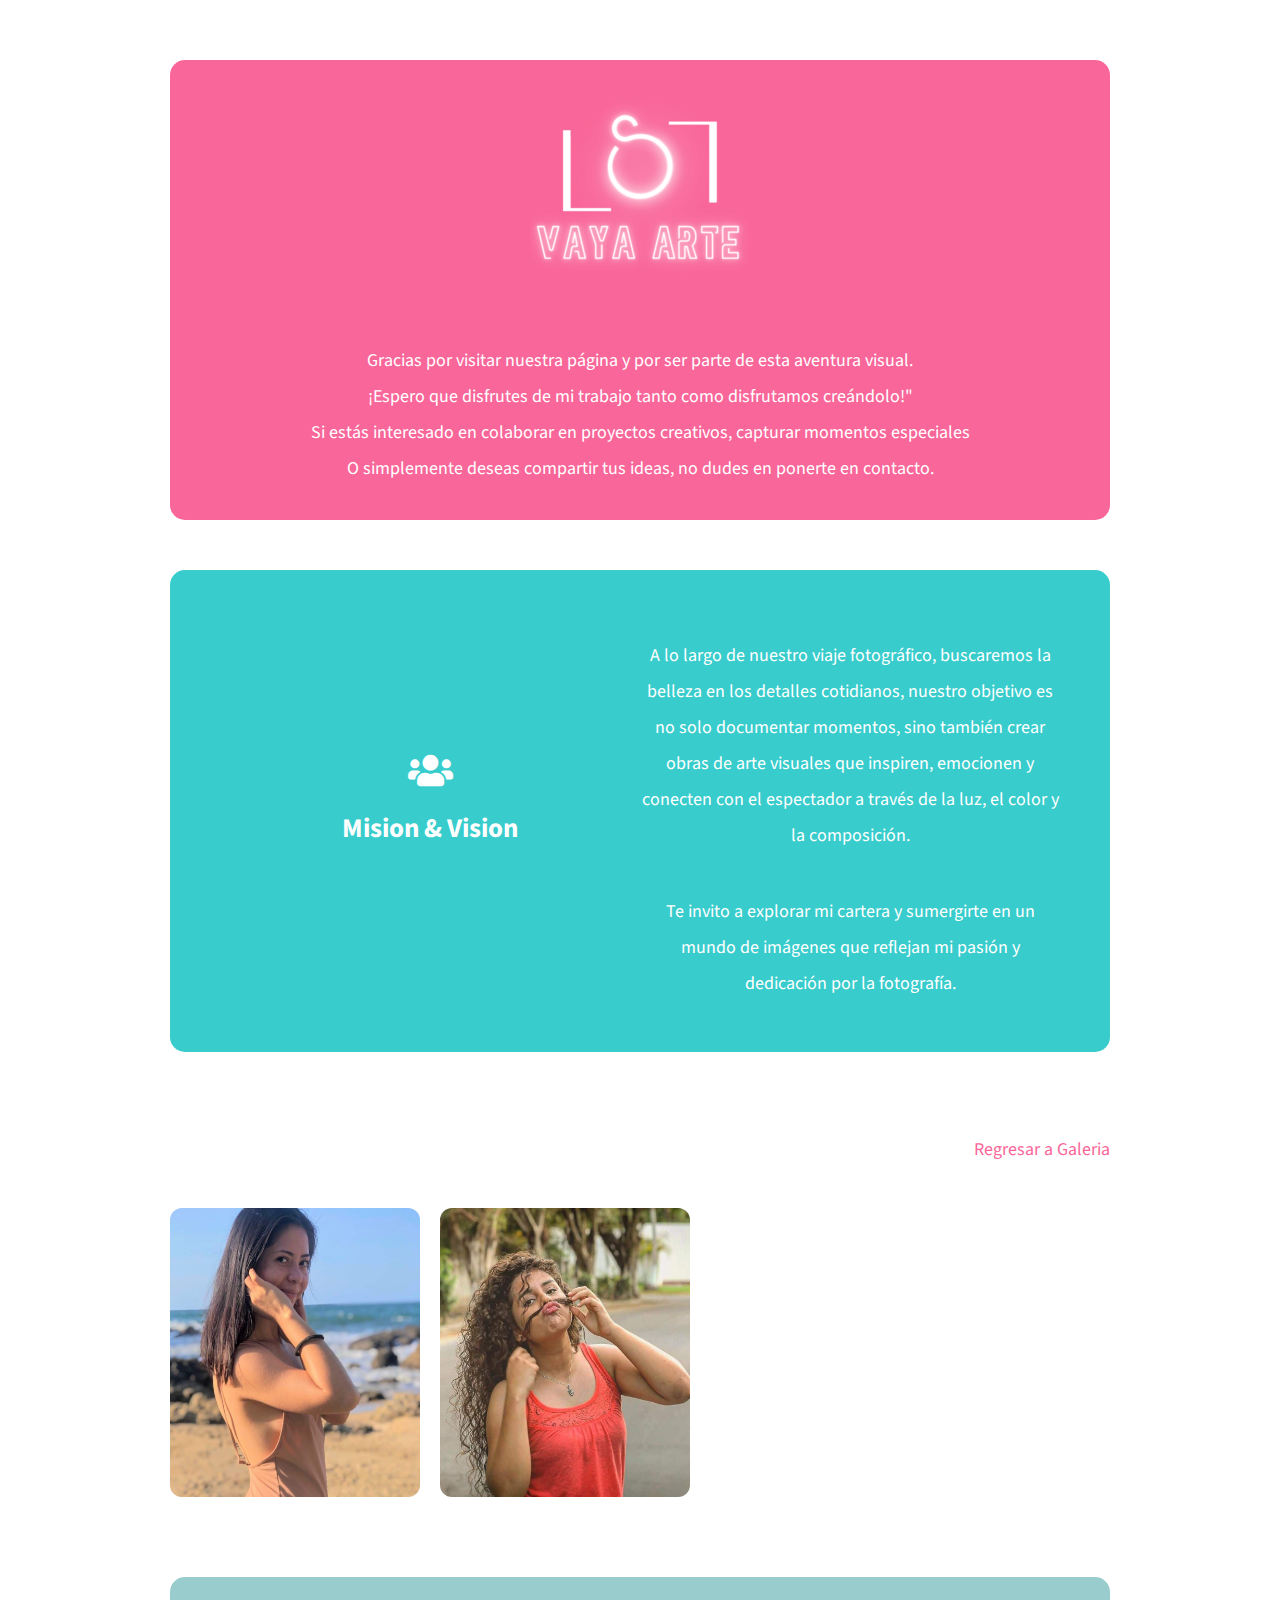
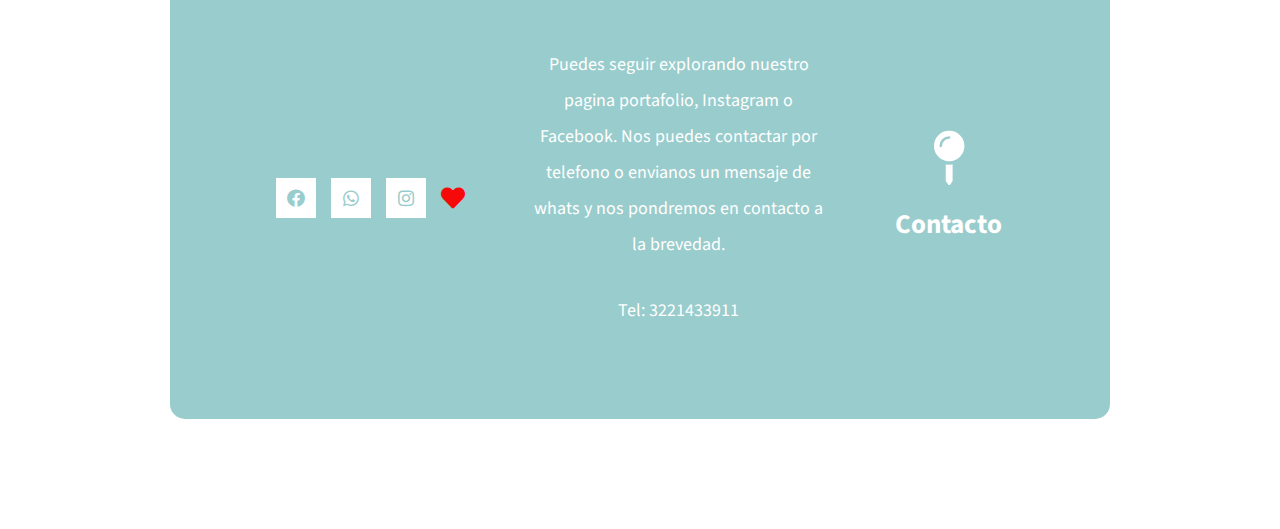
==== about.html @ 7211fda9 "Add files via upload" ====
<!DOCTYPE html>
<html lang="es">
<head>
	<meta charset="UTF-8">
	<meta name="viewport" content="width=device-width, initial-scale=1.0">
	<title>Fotografia &mdash; Video</title>
	<link rel="stylesheet" href="fontawesome-nano/css/all.min.css"> <!-- https://fontawesome.com/ -->
	<link href="https://fonts.googleapis.com/css2?family=Source+Sans+Pro&display=swap" rel="stylesheet"> <!-- https://fonts.google.com/ -->
	<link href="css-nano/magnific-popup.min.css" rel="stylesheet">
    <link href="css-nano/tooplate-style.css" rel="stylesheet">
<!--

Tooplate 2122 Nano Folio

https://www.tooplate.com/view/2122-nano-folio

-->
</head>
<body>
	<div class="tm-container-fluid">
		<section class=" tm-about-header tm-flex-center tm-mb-50 tm-bgcolor-1 tm-border-rounded">
			<img class="logo"  src="img-nano/logo.png">
			<p class="gracias">Gracias por visitar nuestra página y por ser parte de esta aventura visual.<br>¡Espero que disfrutes de mi trabajo tanto como disfrutamos creándolo!" <br>Si estás interesado en colaborar en proyectos creativos, capturar momentos especiales <br>O simplemente deseas compartir tus ideas, no dudes en ponerte en contacto.</p>
		</section>

		<section class="tm-about tm-mb-80 tm-p-50 tm-bgcolor-2 tm-border-rounded">
			<div class="tm-about-header tm-flex-center">
				<i class="fas fa-users fa-2x"></i>
				<h2>Mision & Vision</h2>
			</div>
			<div class="tm-about-text">
				<p class="tm-mb-40">A lo largo de nuestro viaje fotográfico, buscaremos la belleza en los detalles cotidianos, nuestro objetivo es no solo documentar momentos, sino también crear obras de arte visuales que inspiren, emocionen y conecten con el espectador a través de la luz, el color y la composición.</p>
				<p class="tm-mb-0">Te invito a explorar mi cartera y sumergirte en un mundo de imágenes que reflejan mi pasión y dedicación por la fotografía.</p>
			</div>
		</section>

		<div class="tm-gallery-section tm-mb-80">
			<ul class="filters-button-group tm-mb-40">
				
				<li><a href="index.html" class="active" data-filter="*">Regresar a Galeria</a></li>
			</ul>
			<div class="tm-gallery">				
				<div class="tm-gallery-item city portraits">
		            <a href="img-nano/Yessi.jpg">
		            	<img src="img-nano/Yessi.jpg" alt="City Scape" class="img-fluid" />
		            </a>
		        </div>
				<div class="tm-gallery-item portraits">
		            <a href="img-nano/Avril.jpg">
		            	<img src="img-nano/Avril.jpg" alt="Beautiful Lady" class="img-fluid" />
		            </a>
		        </div>
				<!--div class="tm-gallery-item city">
		            <a href="img-nano/img-03.jpg">
		            	<img src="img-nano/tn-img-03.jpg" alt="City over cloud" class="img-fluid" />
		            </a>
		        </div>
		        <div class="tm-gallery-item nature">
		            <a href="img-nano/img-04.jpg">
		            	<img src="img-nano/tn-img-04.jpg" alt="Autumn Forest" class="img-fluid" />
		            </a>
		        </div>
				<div class="tm-gallery-item city">
		            <a href="img-nano/img-05.jpg">
		            	<img src="img-nano/tn-img-05.jpg" alt="Skyscrapers Reflected" class="img-fluid" />
		            </a>
		        </div>
				<div class="tm-gallery-item city">
		            <a href="img-nano/img-06.jpg">
		            	<img src="img-nano/tn-img-06.jpg" alt="City Night" class="img-fluid" />
		            </a>
		        </div>
		        <div class="tm-gallery-item nature portraits">
		            <a href="img-nano/img-07.jpg">
		            	<img src="img-nano/tn-img-07.jpg" alt="Gallery item" class="img-fluid" />
		            </a>
		        </div>
				<div class="tm-gallery-item nature">
		            <a href="img-nano/img-08.jpg">
		            	<img src="img-nano/tn-img-08.jpg" alt="Gallery item" class="img-fluid" />
		            </a>
		        </div>
				<div class="tm-gallery-item nature">
		            <a href="img-nano/img-09.jpg">
		            	<img src="img-nano/tn-img-09.jpg" alt="Gallery item" class="img-fluid" />
		            </a>
		        </div>
		        <div class="tm-gallery-item nature portraits">
		            <a href="img-nano/img-10.jpg">
		            	<img src="img-nano/tn-img-10.jpg" alt="Gallery item" class="img-fluid" />
		            </a>
		        </div>
				<div class="tm-gallery-item nature">
		            <a href="img-nano/img-11.jpg">
		            	<img src="img-nano/tn-img-11.jpg" alt="Gallery item" class="img-fluid" />
		            </a>
		        </div>
				<div class="tm-gallery-item portraits">
		            <a href="img-nano/img-12.jpg">
		            	<img src="img-nano/tn-img-12.jpg" alt="Gallery item" class="img-fluid" />
		            </a>
		        </div-->
			</div>			
		</div>

		<section class="tm-contact tm-mb-50 tm-bgcolor-3 tm-border-rounded">
			<div class="tm-contact-header tm-flex-center">
				<i class="fas fa-map-pin fa-3x"></i>
				<h2>Contacto</h2>
			</div>
			<div class="tm-contact-info">
				<address class="tm-mb-30">
					Puedes seguir explorando nuestro pagina portafolio, Instagram  o Facebook. Nos puedes contactar por telefono o envianos un mensaje de whats y nos pondremos en contacto a la brevedad.
				</address>
				<div class="tm-text-white tm-mb-40">Tel: <a href="tel:3221433911" class="tm-link-white">3221433911</a></div>
				
			</div>    
			<div class="tm-flex">
				<a href="https://facebook.com" class="tm-social-link"><i class="fab fa-facebook"></i></a>
					<a href="https://wa.me/+523221433911" class="tm-social-link"><i class="fab fa-whatsapp"></i></a>
					<a href="https://www.instagram.com/fotovaya.arte/?next=%2F&hl=en" class="tm-social-link"><i class="fab fa-instagram"></i></a>
					<i class="fa fa-heart fa-lg" style="color: #f60909; "></i>   
			</div>
		</section>
		
	</div>

	<script src="js-nano/jquery.min.js"></script>
	<script src="js-nano/imagesloaded.pkgd.min.js"></script>
	<script src="js-nano/isotope.pkgd.min.js"></script>
	<script src="js-nano/jquery.magnific-popup.min.js"></script>
	<script>
		$(function(){
		  	// Init the image gallery
		  	var $gallery = $(".tm-gallery").isotope({
		    	itemSelector: ".tm-gallery-item",
		    	layoutMode: "fitRows"
		  	});
		  
		  	// Layout Isotope after each image loads
		  	$gallery.imagesLoaded().progress(function() {
		    	$gallery.isotope("layout");
		  	});

		  	$(".filters-button-group").on("click", "a", function(e) {
		  		e.preventDefault();
			    var filterValue = $(this).attr("data-filter");
			    $gallery.isotope({ filter: filterValue });
			    $('.filters-button-group a').removeClass('active');
			    $(this).addClass('active');
			});

		  	// Magnific Pop up
		  	$('.tm-gallery').magnificPopup({
		  		delegate: 'a',
			  	type: 'image',
				  gallery: { enabled: true }
			});
		});
	</script>
</body>
</html>
---- css-nano/tooplate-style.css ----
/*

Tooplate 2122 Nano Folio

https://www.tooplate.com/view/2122-nano-folio

*/

html { overflow-x: hidden; }

body {
    margin: 0;
    padding: 0;
    font-family: 'Source Sans Pro', sans-serif;
    font-size: 18px;
    line-height: 2em;
    overflow-x: hidden;
}


p {
    text-align: center;
}

.gracias {
    padding: 15px 15px;
}

a {
    text-decoration: none;
    transition: all 0.3s ease;
    color: #38CCCC;
}

a:hover { color: #30ADAD; }

.tm-about-text a { color: #9F6; }

h1, h2, p, i, address, .tm-text-white { color: white; }

.tm-link-gray { color: #999999; }
.tm-link-white { color: white; }

.tm-container-fluid {
    width: 100%;
    max-width: 970px;
    box-sizing: border-box;
    margin: 0 auto;
    padding: 60px 15px;
}

.tm-site-header { height: 470px; }

.tm-flex-center {
    display: flex;
    flex-direction: column;
    align-items: center;
    justify-content: center;
}

.tm-about,
.tm-contact {
    display: flex;
    justify-content: center;
}

.tm-contact { flex-direction: row-reverse; }
.tm-about > div { flex: 1 1; }

.tm-contact-form-container,
.tm-contact-info {
    width: 40%;
}

.tm-contact-info { text-align: center;  padding-top: 20px; }
.tm-contact-header { width: 20%; }

.tm-contact-header {
    padding-left: 50px;
    padding-right: 50px;
}

.tm-contact { padding: 50px 20px; }

.tm-contact > div {
    padding-left: 34px;
    padding-right: 34px;
    box-sizing: border-box;
}

input,
textarea,
button {
    display: block;
}

input,
textarea {
    font-family: 'Source Sans Pro', sans-serif;
    font-size: 1rem;
    background: transparent;
    border: 0;
    border-bottom: 1px solid white;
    color: white;
    padding: 15px 0;
    margin-top: 5px;
    margin-bottom: 5px;
    width: 100%;
}

::-webkit-input-placeholder { color: white; } /* Edge */
:-ms-input-placeholder { color: white; } /* Internet Explorer 10-11 */
::placeholder { color: white; }
.tm-right { margin-right: 0; margin-left: auto; }

.tm-btn-submit {
    background: none;
    color: white;
    font-size: 1rem;
    border: 0;
    cursor: pointer;
    transition: all 0.3s ease;
}

.tm-btn-submit:hover { color: #000000; }

.tm-social-link {
    width: 40px;
    height: 40px;
    margin-right: 15px;
    background-color: white;
    display: flex;
    align-items: center;
    justify-content: center;
}

.tm-social-link i {
    color: #99CCCC;
    transition: all 0.3s ease;
}

.tm-social-link:hover i.fa-facebook { color: #3b5998; }
.tm-social-link:hover i.fa-twitter { color: #00acee; }
.tm-social-link:hover i.fa-instagram { color: #3f729b; }
.tm-flex { display: flex; align-items: center; }
address { font-style: normal; }

.filters-button-group {
    text-align: right;
    padding: 0;
    margin: 0; 
}

.filters-button-group li {
    display: inline-block;
    list-style: none;
    margin-left: 40px;
}

.filters-button-group li a.active { color: #F96699; }
.tm-gallery { margin: -10px; }

.tm-gallery-item {
    border-radius: 12px;
    margin: 10px;
    overflow: hidden;
    
}

.tm-gallery-item a {
    display: block;
    line-height: 0;
    
}

.tm-gallery-item img {
    width: 250px;
    height: 289px;
       
}

@media (max-width: 940px) {
    .filters-button-group { text-align: left; }
}

@media (max-width: 680px) {
    .tm-contact { flex-direction: column; }
    
    .tm-contact-form-container,
    .tm-contact-info,
    .tm-contact-header {
        width: 100%;
    }

    .tm-contact-form-container { margin-bottom: 20px; }
    .tm-contact-info { margin-bottom: 30px; }
}

@media (max-width: 545px) {
    .tm-about { flex-direction: column; }
}

@media (max-width: 489px) {
    .tm-gallery-item {
        width: 48%;
        margin: 1%;
        height: auto;
    }
    
    .tm-gallery-item img {
        width: 100%;
        height: auto;
    }
}

.tm-p-50 { padding: 50px; }
.tm-mb-0 { margin-bottom: 0; }
.tm-mb-30 { margin-bottom: 30px }
.tm-mb-40 { margin-bottom: 40px; }
.tm-mb-50 { margin-bottom: 50px; }
.tm-mb-80 { margin-bottom: 80px; }
.tm-bgcolor-1 { background-color: #F96699; }
.tm-bgcolor-2 { background-color: #38CCCC; }
.tm-bgcolor-3 { background-color: #99CCCC; }
.tm-border-rounded { border-radius: 15px; }
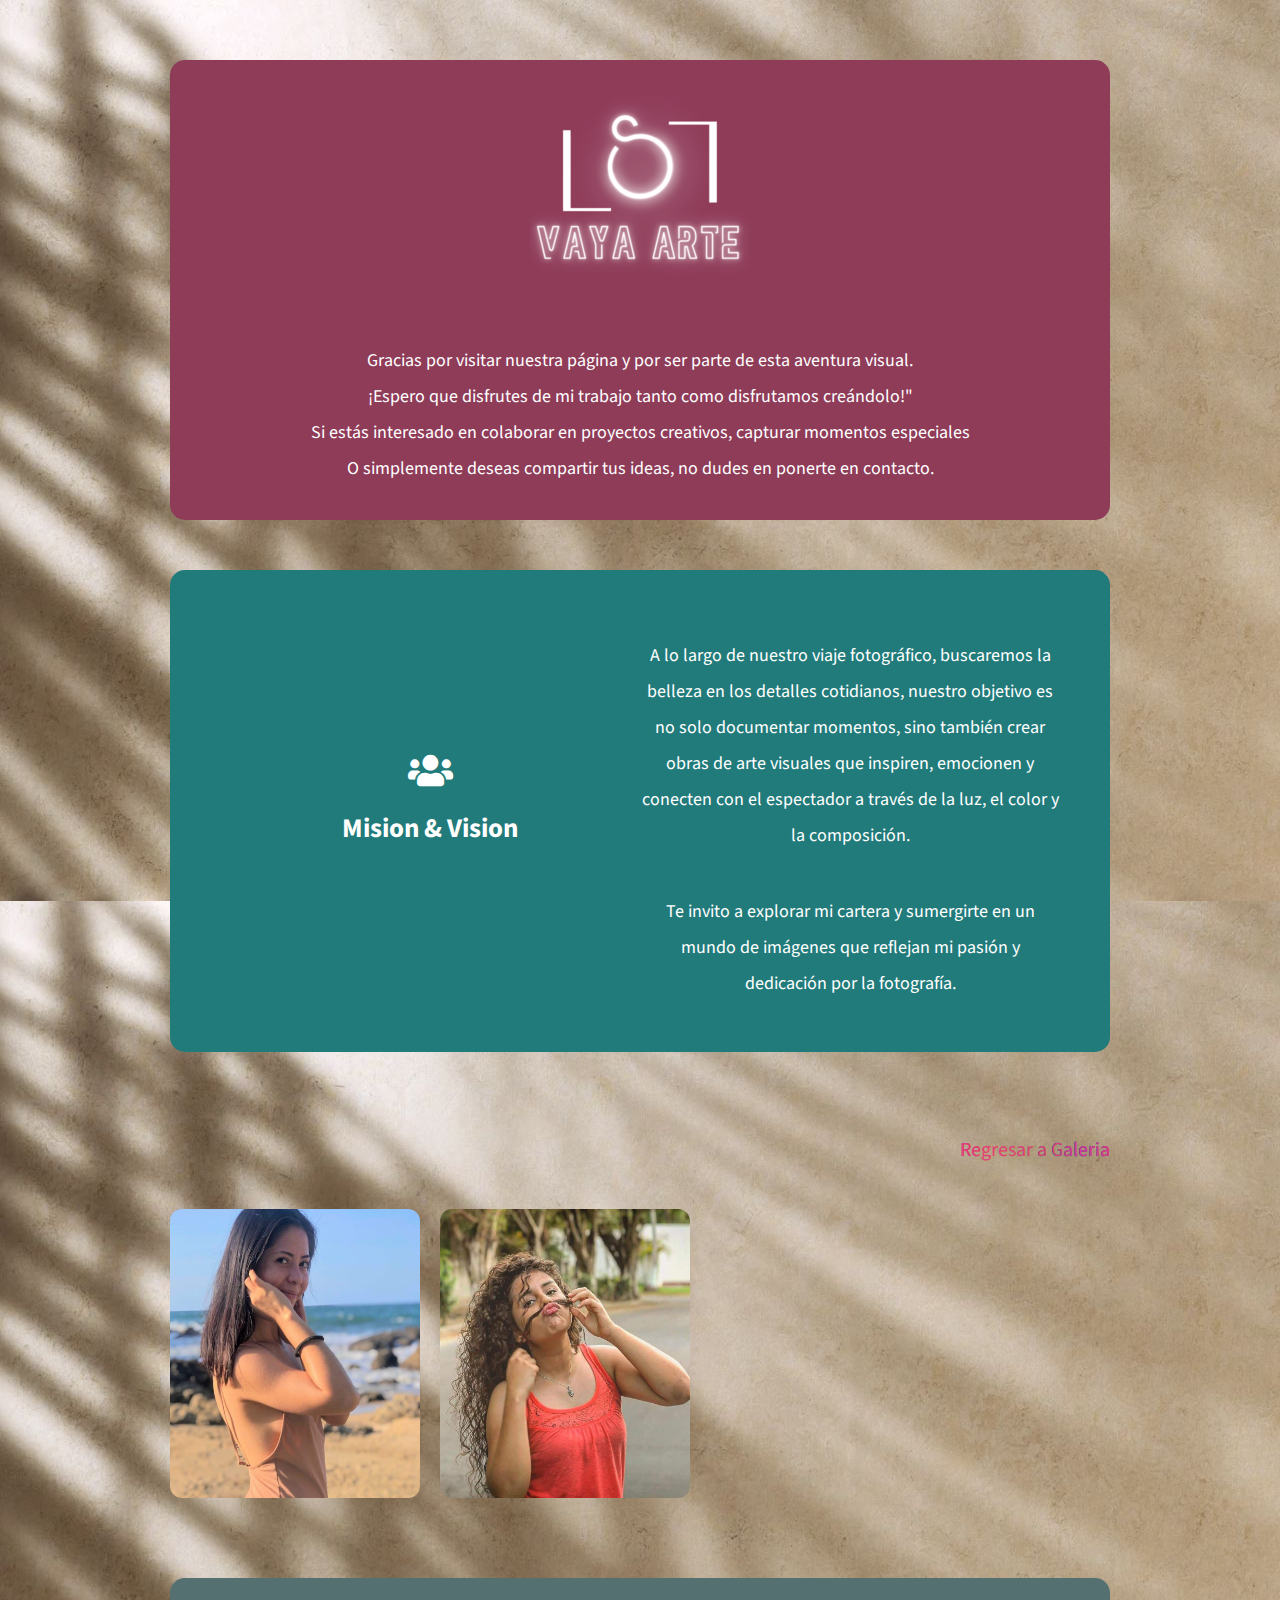
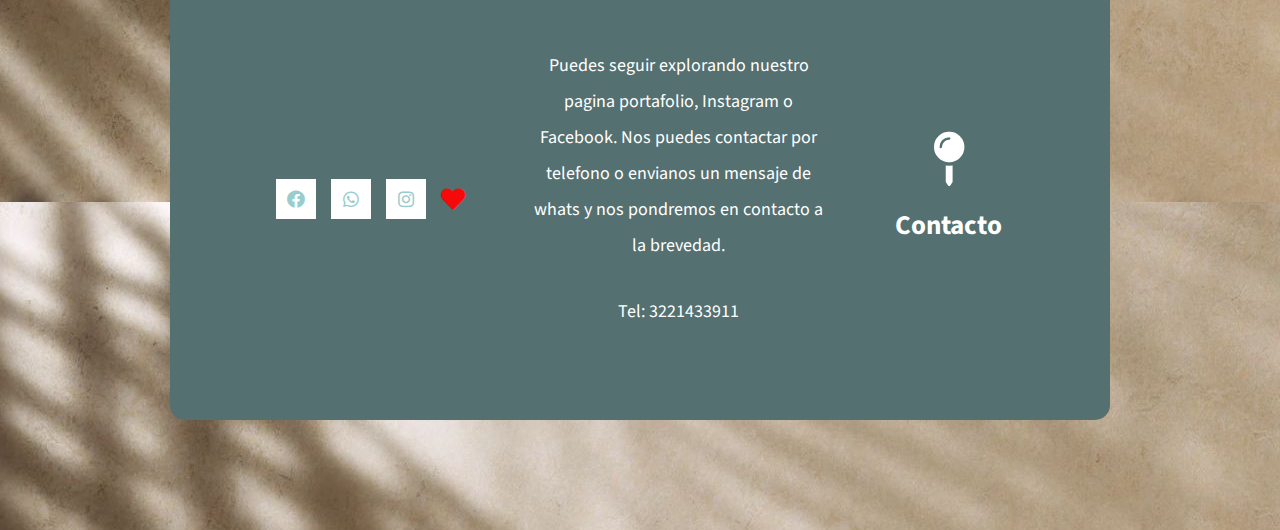
==== commit 93519dee: "change color" ====
--- a/about.html
+++ b/about.html
@@ -9,12 +9,14 @@
 	<link href="css-nano/magnific-popup.min.css" rel="stylesheet">
     <link href="css-nano/tooplate-style.css" rel="stylesheet">
 <!--
-
 Tooplate 2122 Nano Folio
-
 https://www.tooplate.com/view/2122-nano-folio
-
 -->
+<style>
+    body {
+      background-image: url("images/test.jpg");
+    }
+    </style>
 </head>
 <body>
 	<div class="tm-container-fluid">
@@ -37,7 +39,7 @@
 		<div class="tm-gallery-section tm-mb-80">
 			<ul class="filters-button-group tm-mb-40">
 				
-				<li><a href="index.html" class="active" data-filter="*">Regresar a Galeria</a></li>
+				<li><a href="index.html" class="active">Regresar a Galeria</a></li>
 			</ul>
 			<div class="tm-gallery">				
 				<div class="tm-gallery-item city portraits">
--- a/css-nano/tooplate-style.css
+++ b/css-nano/tooplate-style.css
@@ -88,41 +88,10 @@
     box-sizing: border-box;
 }
 
-input,
-textarea,
-button {
-    display: block;
-}
-
-input,
-textarea {
-    font-family: 'Source Sans Pro', sans-serif;
-    font-size: 1rem;
-    background: transparent;
-    border: 0;
-    border-bottom: 1px solid white;
-    color: white;
-    padding: 15px 0;
-    margin-top: 5px;
-    margin-bottom: 5px;
-    width: 100%;
-}
-
 ::-webkit-input-placeholder { color: white; } /* Edge */
 :-ms-input-placeholder { color: white; } /* Internet Explorer 10-11 */
 ::placeholder { color: white; }
 .tm-right { margin-right: 0; margin-left: auto; }
-
-.tm-btn-submit {
-    background: none;
-    color: white;
-    font-size: 1rem;
-    border: 0;
-    cursor: pointer;
-    transition: all 0.3s ease;
-}
-
-.tm-btn-submit:hover { color: #000000; }
 
 .tm-social-link {
     width: 40px;
@@ -153,11 +122,24 @@
 
 .filters-button-group li {
     display: inline-block;
-    list-style: none;
+   
     margin-left: 40px;
 }
 
-.filters-button-group li a.active { color: #F96699; }
+.filters-button-group li a {  
+    text-align: center;
+    font-size: 20px;
+    color:rgb(218, 62, 135);
+  background: linear-gradient(90deg, red, orange, rgb(174, 174, 3), green, blue, purple);
+  background-clip: text;
+  -webkit-background-clip: text;}
+
+.filters-button-group li a:hover {
+    color: transparent;
+    transition: 500ms ease;
+
+}
+
 .tm-gallery { margin: -10px; }
 
 .tm-gallery-item {
@@ -219,7 +201,7 @@
 .tm-mb-40 { margin-bottom: 40px; }
 .tm-mb-50 { margin-bottom: 50px; }
 .tm-mb-80 { margin-bottom: 80px; }
-.tm-bgcolor-1 { background-color: #F96699; }
-.tm-bgcolor-2 { background-color: #38CCCC; }
-.tm-bgcolor-3 { background-color: #99CCCC; }
+.tm-bgcolor-1 { background-color: #8f3c59; }
+.tm-bgcolor-2 { background-color: #227b7b; }
+.tm-bgcolor-3 { background-color: #547070; }
 .tm-border-rounded { border-radius: 15px; }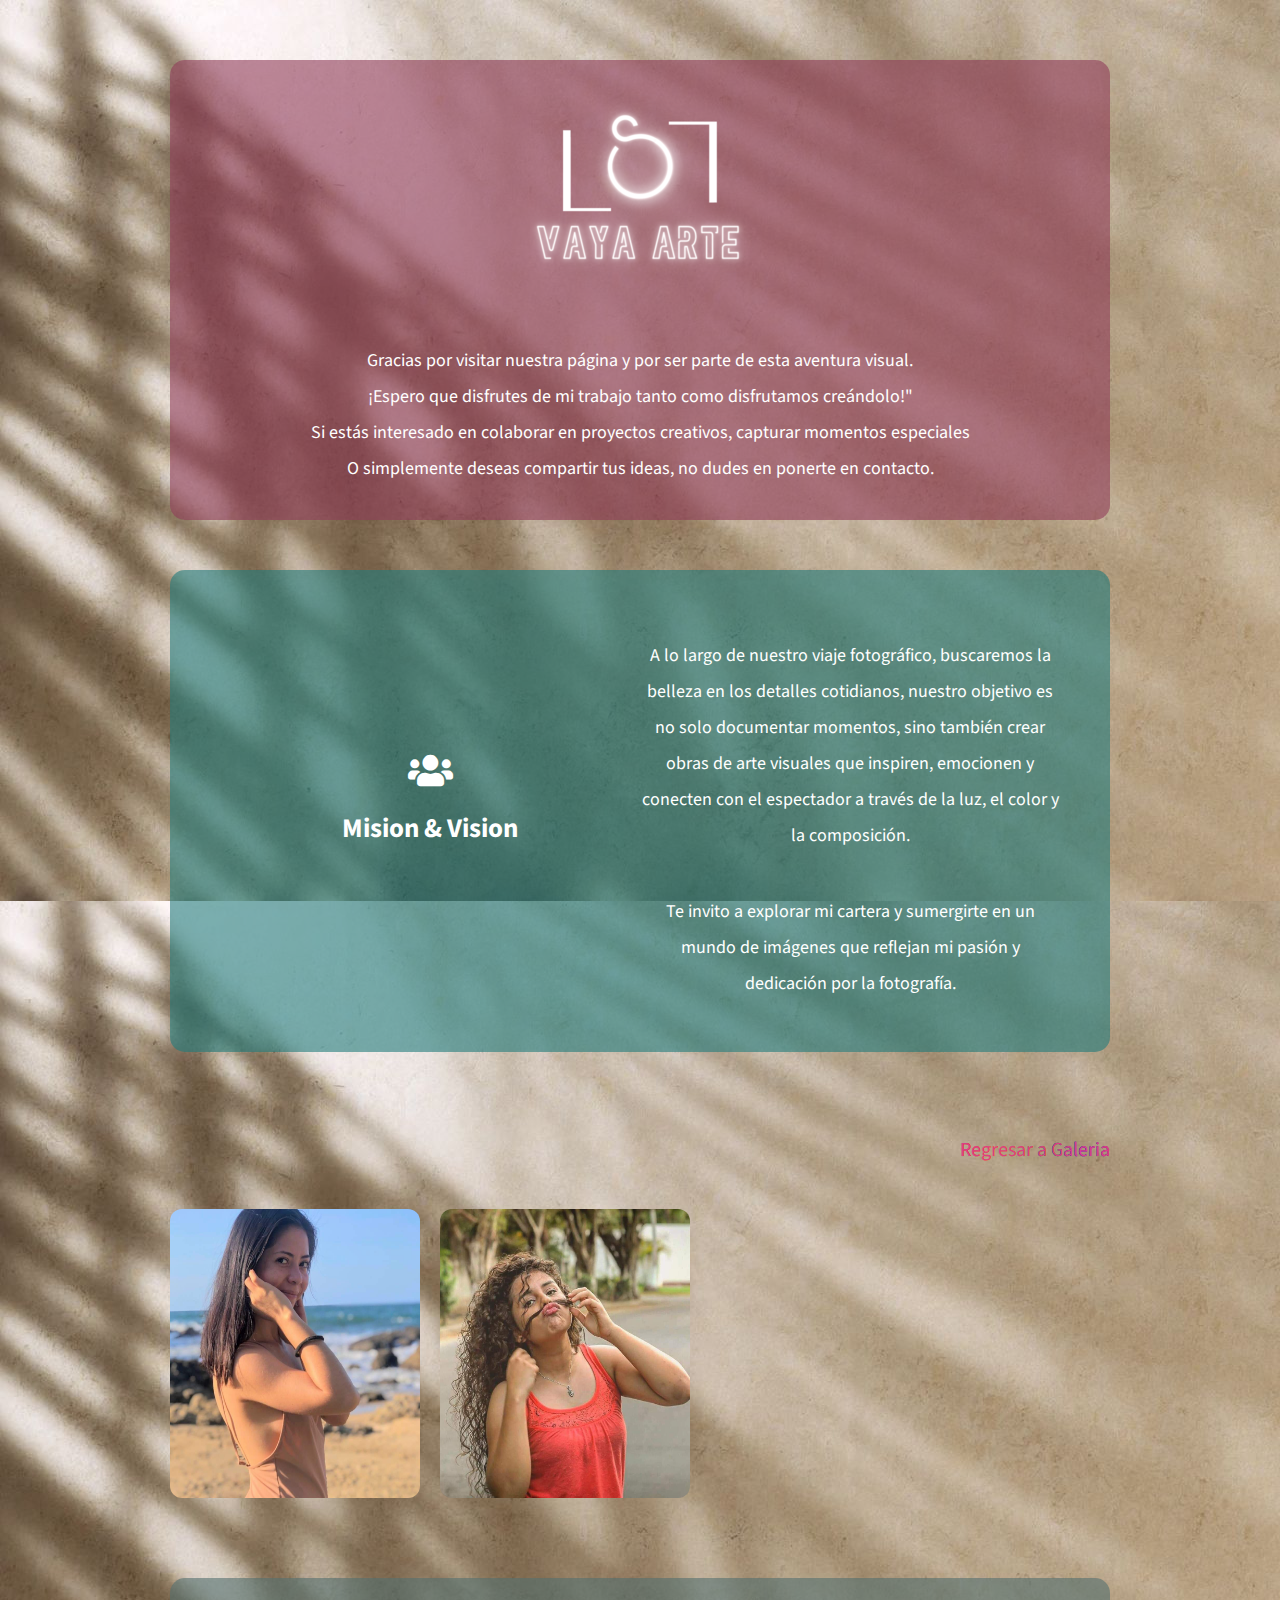
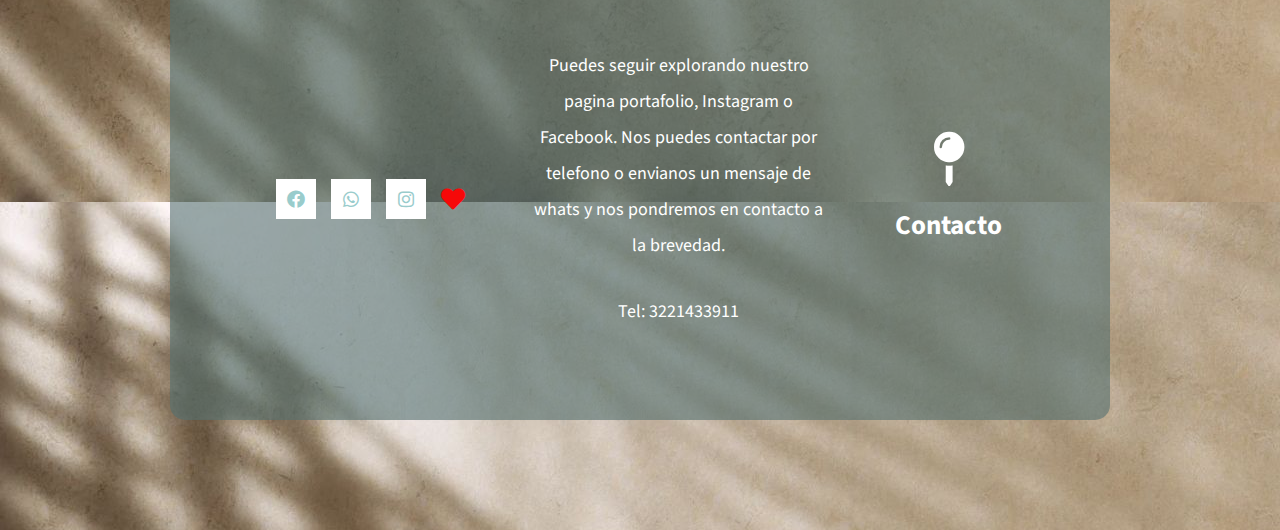
==== commit 32151a61: "regroup" ====
--- a/about.html
+++ b/about.html
@@ -37,9 +37,9 @@
 		</section>
 
 		<div class="tm-gallery-section tm-mb-80">
-			<ul class="filters-button-group tm-mb-40">
+			<ul class="regroup tm-mb-40">
 				
-				<li><a href="index.html" class="active">Regresar a Galeria</a></li>
+				<li><a href="index.html">Regresar a Galeria</a></li>
 			</ul>
 			<div class="tm-gallery">				
 				<div class="tm-gallery-item city portraits">
--- a/css-nano/tooplate-style.css
+++ b/css-nano/tooplate-style.css
@@ -114,19 +114,19 @@
 .tm-flex { display: flex; align-items: center; }
 address { font-style: normal; }
 
-.filters-button-group {
+.regroup {
     text-align: right;
     padding: 0;
     margin: 0; 
 }
 
-.filters-button-group li {
+.regroup li {
     display: inline-block;
    
     margin-left: 40px;
 }
 
-.filters-button-group li a {  
+.regroup li a {  
     text-align: center;
     font-size: 20px;
     color:rgb(218, 62, 135);
@@ -134,7 +134,7 @@
   background-clip: text;
   -webkit-background-clip: text;}
 
-.filters-button-group li a:hover {
+.regroup li a:hover {
     color: transparent;
     transition: 500ms ease;
 
@@ -162,7 +162,7 @@
 }
 
 @media (max-width: 940px) {
-    .filters-button-group { text-align: left; }
+    .regroup { text-align: left; }
 }
 
 @media (max-width: 680px) {
@@ -201,7 +201,7 @@
 .tm-mb-40 { margin-bottom: 40px; }
 .tm-mb-50 { margin-bottom: 50px; }
 .tm-mb-80 { margin-bottom: 80px; }
-.tm-bgcolor-1 { background-color: #8f3c59; }
-.tm-bgcolor-2 { background-color: #227b7b; }
-.tm-bgcolor-3 { background-color: #547070; }
+.tm-bgcolor-1 { background-color: rgb(143,60,89,0.6); }
+.tm-bgcolor-2 { background-color: rgb(34, 123, 123,0.6); }
+.tm-bgcolor-3 { background-color: rgb(84, 112, 112,0.6); }
 .tm-border-rounded { border-radius: 15px; }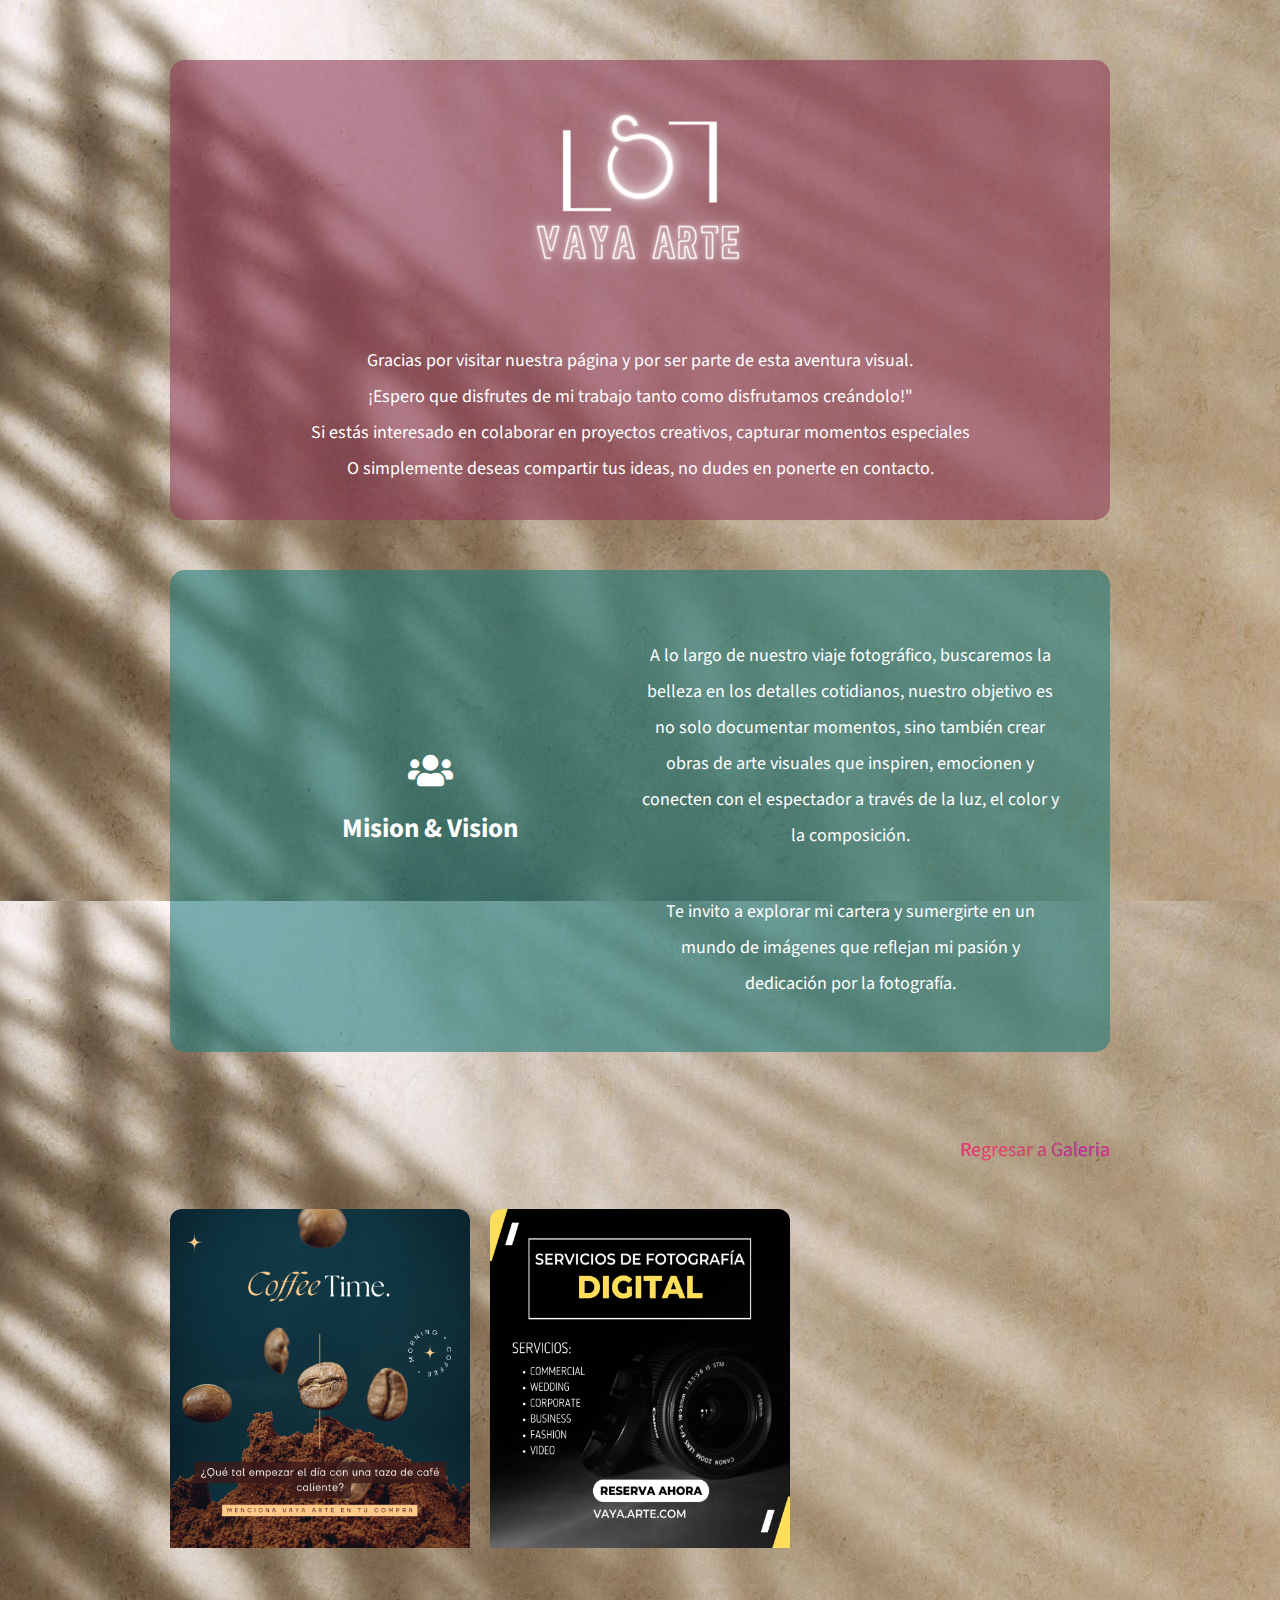
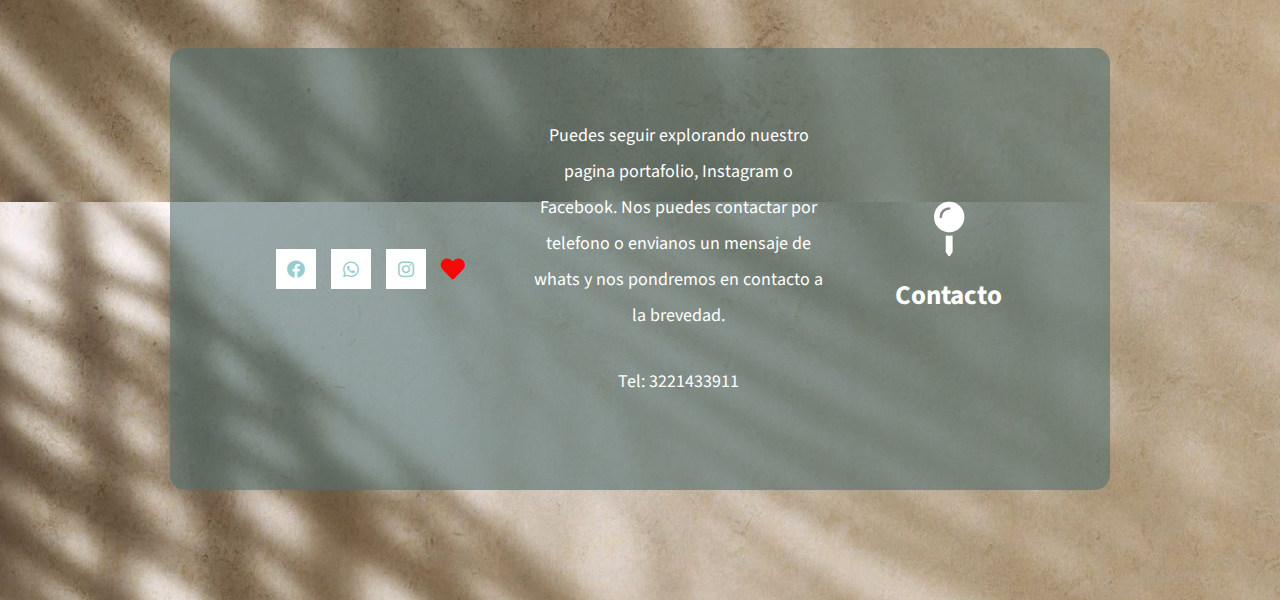
==== commit 37db7a22: "UPDATE" ====
--- a/about.html
+++ b/about.html
@@ -42,19 +42,19 @@
 				<li><a href="index.html">Regresar a Galeria</a></li>
 			</ul>
 			<div class="tm-gallery">				
-				<div class="tm-gallery-item city portraits">
-		            <a href="img-nano/Yessi.jpg">
-		            	<img src="img-nano/Yessi.jpg" alt="City Scape" class="img-fluid" />
+				<div class="tm-gallery-item">
+		            <a href="img-nano/coffe-ad.png">
+		            	<img src="img-nano/coffe-ad.png" alt="#" class="img-fluid" />
 		            </a>
 		        </div>
-				<div class="tm-gallery-item portraits">
-		            <a href="img-nano/Avril.jpg">
-		            	<img src="img-nano/Avril.jpg" alt="Beautiful Lady" class="img-fluid" />
+				<div class="tm-gallery-item">
+		            <a href="img-nano/photo-ad.png">
+		            	<img src="img-nano/photo-ad.png" alt="#" class="img-fluid" />
 		            </a>
 		        </div>
-				<!--div class="tm-gallery-item city">
-		            <a href="img-nano/img-03.jpg">
-		            	<img src="img-nano/tn-img-03.jpg" alt="City over cloud" class="img-fluid" />
+				<!--div class="tm-gallery-item">
+		            <a href="img-nano/beauty-ad.png">
+		            	<img src="img-nano/beauty-ad.png" alt="#" class="img-fluid" />
 		            </a>
 		        </div>
 		        <div class="tm-gallery-item nature">
--- a/css-nano/tooplate-style.css
+++ b/css-nano/tooplate-style.css
@@ -156,8 +156,9 @@
 }
 
 .tm-gallery-item img {
-    width: 250px;
-    height: 289px;
+    width: 300px;
+    height: 339px;
+    padding-bottom: 20px;
        
 }
 
